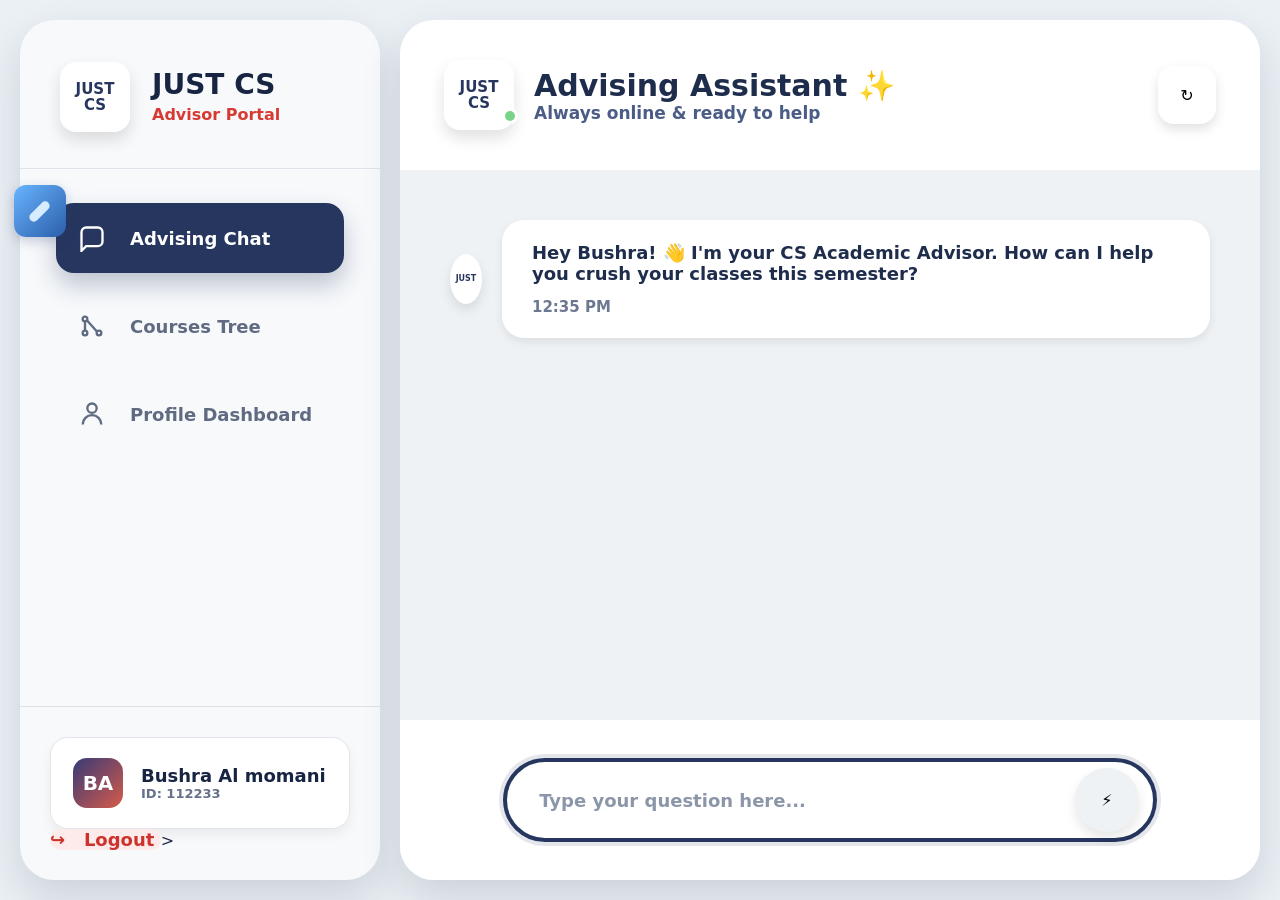
==== chatbot.html @ 693a55fa "Update chatbot.html" ====
<!DOCTYPE html><html lang="en"><head><meta charset="UTF-8"><meta name="viewport" content="width=device-width, initial-scale=1.0"><title>Chatbot - UniGuide</title><link rel="stylesheet" href="style.css"></head>
<body class="app-body">
<div class="float-mark"></div>
<aside class="sidebar">
  <div class="sidebar-top">
    <div class="side-logo"><div class="fake-logo">JUST<br>CS</div></div>
    <div class="side-title"><h2>JUST CS</h2><p>Advisor Portal</p></div>
  </div>
  <nav class="nav">
    <a href="chatbot.html" class="active">
      <svg viewBox="0 0 24 24" fill="none" stroke-width="2"><path d="M21 15a4 4 0 0 1-4 4H7l-4 4V7a4 4 0 0 1 4-4h10a4 4 0 0 1 4 4z"/></svg>
      Advising Chat
    </a>
    <a href="courses.html" class="">
      <svg viewBox="0 0 24 24" fill="none" stroke-width="2"><circle cx="6" cy="6" r="2"/><circle cx="18" cy="18" r="2"/><circle cx="6" cy="18" r="2"/><path d="M8 7.5l8 9M6 8v8"/></svg>
      Courses Tree
    </a>
    <a href="profile.html" class="">
      <svg viewBox="0 0 24 24" fill="none" stroke-width="2"><path d="M20 21a8 8 0 0 0-16 0"/><circle cx="12" cy="7" r="4"/></svg>
      Profile Dashboard
    </a>
  </nav>
  <div class="side-user-wrap">
    <div class="side-user"><div class="avatar">BA</div><div><h3>Bushra Al momani</h3><p>ID: 112233</p></div></div>
   <a href="index.html" <button  class="logout">↪ &nbsp; Logout</button> </a>>
  </div>
</aside>

<main class="main-shell chat-main">
  <header class="chat-head"><div class="bot-info"><div class="bot-logo"><div class="fake-logo">JUST<br>CS</div><span class="online-dot"></span></div><div><h1>Advising Assistant ✨</h1><p>Always online & ready to help</p></div></div><button class="refresh">↻</button></header>
  <section class="chat-area"><div class="bot-message"><div class="bot-mini"><div class="fake-logo" style="font-size:8px">JUST</div></div><div class="message-card">Hey Bushra! 👋 I'm your CS Academic Advisor. How can I help you crush your classes this semester?<small>12:35 PM</small></div></div></section>
  <div class="chat-input-zone"><div class="chat-input"><span>Type your question here...</span><button class="send-btn">⚡</button></div></div>
</main></body></html>
---- style.css ----
:root{
  --navy:#26365f;
  --navy-dark:#1c2747;
  --red:#d73a33;
  --bg:#eaf0f4;
  --panel:#ffffff;
  --text:#202a4a;
  --muted:#65718a;
  --soft:#f4f6f8;
  --shadow:0 18px 40px rgba(25,35,65,.14);
}
*{box-sizing:border-box;margin:0;padding:0;font-family:system-ui,-apple-system,BlinkMacSystemFont,"Segoe UI",sans-serif}
body{background:var(--bg);color:var(--text);min-height:100vh}
a{text-decoration:none;color:inherit}
button,input{font:inherit}

/* Floating small blue helper square seen on pages */
.float-mark{
  position:fixed;left:14px;top:185px;z-index:50;width:52px;height:52px;border-radius:12px;
  background:linear-gradient(135deg,#69b4ff,#2b5eaa);box-shadow:0 4px 12px rgba(38,60,116,.25);
}
.float-mark:before{content:"";position:absolute;width:25px;height:9px;background:#d8ecff;border-radius:99px;left:13px;top:22px;transform:rotate(-45deg)}

/* LOGIN */
.login-body{
  min-height:100vh;background:#141b2e;display:flex;flex-direction:column;align-items:center;justify-content:center;padding:16px;overflow:auto;
}
.login-card{width:100%;max-width:560px;border-radius:34px;overflow:hidden;border:1px solid rgba(255,255,255,.6);box-shadow:0 25px 55px rgba(0,0,0,.28)}
.login-top{background:linear-gradient(145deg,#314274,#223054);padding:52px 40px 48px;text-align:center}
.logo-circle{width:132px;height:132px;border-radius:50%;background:white;margin:0 auto 24px;display:grid;place-items:center;border:5px solid rgba(255,255,255,.45);box-shadow:0 12px 28px rgba(0,0,0,.22);overflow:hidden}
.logo-circle img{width:100%;height:100%;object-fit:cover}
.fake-logo{font-weight:900;color:#26365f;text-align:center;font-size:15px;line-height:1.1}
.login-top h1{color:white;font-size:38px;font-weight:900;letter-spacing:-1px}
.login-top p{display:inline-block;margin-top:12px;color:#eef3ff;background:rgba(255,255,255,.12);padding:7px 22px;border-radius:999px;font-weight:800}
.login-form{background:#d7d9dc;padding:40px;border-radius:0 0 34px 34px}
.login-group{margin-bottom:28px}
.login-row{display:flex;justify-content:space-between;align-items:center;margin-bottom:10px}
.login-group label{font-weight:900;color:#1f2d4d}
.login-row a{font-weight:900;color:var(--red)}
.login-input-box{position:relative}
.login-input-box svg{position:absolute;left:22px;top:50%;transform:translateY(-50%);width:24px;height:24px;stroke:#263c74;z-index:2;transition:.25s}
.login-input{width:100%;height:76px;border-radius:18px;border:3px solid transparent;padding:0 24px 0 66px;background:white;outline:none;color:#1f2d4d;font-size:18px;font-weight:800;box-shadow:0 4px 12px rgba(0,0,0,.14);transition:.25s}
.login-input::placeholder{color:#9aa3b5}
.login-input-box:hover .login-input,.login-input:focus{border-color:var(--red);box-shadow:0 0 0 5px rgba(215,58,51,.14),0 9px 22px rgba(215,58,51,.2)}
.login-input-box:hover svg,.login-input:focus + svg,.login-input-box:focus-within svg{stroke:var(--red)}
.login-btn{width:100%;height:76px;border:0;border-radius:18px;background:#31427e;color:white;font-size:22px;font-weight:900;box-shadow:0 10px 22px rgba(38,60,116,.28);cursor:pointer;transition:.25s}
.login-btn:hover{background:var(--red);transform:translateY(-2px)}
.copyright{margin-top:34px;background:rgba(255,255,255,.26);padding:12px 24px;border-radius:999px;color:#1f2d4d;font-weight:800;opacity:.75}

/* FORGOT */
.forgot-body{min-height:100vh;background:#e9eef2;display:flex;align-items:center;justify-content:center;padding:20px}
.forgot-card{width:100%;max-width:560px;background:white;border-radius:18px;padding:42px;box-shadow:0 24px 40px rgba(0,0,0,.14);text-align:center}
.forgot-icon{width:78px;height:78px;background:#e8edf2;border-radius:50%;display:grid;place-items:center;margin:0 auto 24px;transition:.3s}
.forgot-card:hover .forgot-icon{transform:rotate(10deg)}
.forgot-icon svg{stroke:#263c74}
.forgot-card h1{font-size:30px;color:#0f2348;margin-bottom:12px;font-weight:900}
.forgot-card p{color:#6b7890;font-size:16px;line-height:1.5;max-width:420px;margin:0 auto 38px}
.form-group{text-align:left;margin-bottom:28px}
.form-group label{display:block;font-weight:900;color:#0f2348;margin-bottom:10px}
.input-wrapper{position:relative}
.input-wrapper svg{position:absolute;left:16px;top:50%;transform:translateY(-50%);width:24px;height:24px;stroke:#9aa4b5}
.input-wrapper input{width:100%;height:62px;border:1px solid #d9dee7;border-radius:16px;padding:0 18px 0 54px;background:#fafbfd;outline:none;color:#0f2348;font-size:18px}
.input-wrapper input:focus{border-color:#263c74;background:white}
.reset-btn{width:100%;height:58px;border:0;border-radius:16px;background:#263c74;color:white;font-weight:900;cursor:pointer;transition:.25s}
.reset-btn:hover{background:#222d4b}
.back-link{display:inline-block;margin-top:40px;color:#0f2348;font-weight:800}

/* APP LAYOUT */
.app-body{height:100vh;padding:20px;display:flex;gap:20px;overflow:hidden;background:#eaf0f4}
.sidebar{width:360px;background:#f7f9fb;border-radius:34px;box-shadow:var(--shadow);display:flex;flex-direction:column;overflow:hidden}
.sidebar-top{padding:42px 40px 36px;display:flex;align-items:center;gap:22px;border-bottom:1px solid #dce3ea}
.side-logo{width:70px;height:70px;border-radius:16px;background:white;box-shadow:0 8px 16px rgba(0,0,0,.12);display:grid;place-items:center;overflow:hidden}
.side-logo img{width:100%;height:100%;object-fit:cover}
.side-title h2{font-size:28px;line-height:1;font-weight:900;color:#172442}
.side-title p{color:var(--red);font-weight:900;margin-top:6px}
.nav{padding:34px 36px;display:flex;flex-direction:column;gap:18px;flex:1}
.nav a{height:70px;border-radius:18px;display:flex;align-items:center;gap:24px;padding:0 22px;color:#606b82;font-size:18px;font-weight:900;transition:.25s}
.nav a svg{width:28px;height:28px;stroke:currentColor}
.nav a.active{background:#26365f;color:white;box-shadow:0 12px 24px rgba(38,54,95,.28)}
.nav a:hover{background:white}
.nav a.active:hover{background:#26365f}
.side-user-wrap{border-top:1px solid #dce3ea;padding:30px}
.side-user{height:92px;background:white;border:1px solid #e1e5eb;border-radius:18px;display:flex;align-items:center;gap:18px;padding:0 22px;box-shadow:0 6px 12px rgba(0,0,0,.06)}
.avatar{width:50px;height:50px;border-radius:14px;background:linear-gradient(135deg,#373a78,#d65b49);color:white;display:grid;place-items:center;font-size:20px;font-weight:900}
.side-user h3{font-size:18px;color:#172442}
.side-user p{font-size:13px;color:#65718a;font-weight:700}
.logout{margin-top:20px;width:100%;height:60px;border-radius:16px;background:#fdeaea;color:#cc332c;border:0;font-size:18px;font-weight:900;cursor:pointer}
.main-shell{flex:1;background:#f8fafc;border-radius:34px;box-shadow:var(--shadow);overflow:hidden;position:relative}
.page-header{height:150px;background:white;display:flex;align-items:center;justify-content:space-between;padding:0 32px 0 34px}
.page-title h1{font-size:38px;color:#1f2d4d;font-weight:900;letter-spacing:-1px}
.page-title p{font-size:18px;color:#263c74;font-weight:900;margin-top:6px}

/* CHAT */
.chat-main{display:flex;flex-direction:column;height:100%}
.chat-head{height:150px;background:white;display:flex;align-items:center;justify-content:space-between;padding:0 44px}
.bot-info{display:flex;align-items:center;gap:20px}
.bot-logo{position:relative;width:70px;height:70px;border-radius:16px;background:white;box-shadow:0 8px 16px rgba(0,0,0,.12);display:grid;place-items:center}
.online-dot{position:absolute;right:-4px;bottom:6px;width:16px;height:16px;background:#79d489;border:3px solid white;border-radius:50%}
.bot-info h1{font-size:30px;color:#1f2d4d;font-weight:900}
.bot-info p{font-size:17px;color:#4b5d86;font-weight:800}
.refresh{width:58px;height:58px;border:0;background:white;border-radius:16px;box-shadow:0 5px 12px rgba(0,0,0,.12);display:grid;place-items:center}
.chat-area{flex:1;background:#eef2f5;padding:50px}
.bot-message{display:flex;align-items:center;gap:20px;margin-left:0;margin-top:0}
.bot-mini{width:50px;height:50px;border-radius:50%;background:white;box-shadow:0 6px 12px rgba(0,0,0,.1);display:grid;place-items:center}
.message-card{background:white;border-radius:22px;padding:22px 30px;min-width:620px;box-shadow:0 4px 10px rgba(0,0,0,.08);font-size:18px;font-weight:800;color:#1f2d4d}
.message-card small{display:block;margin-top:14px;color:#6b7890}
.chat-input-zone{height:160px;background:white;display:flex;align-items:center;justify-content:center}
.chat-input{width:76%;height:84px;border:4px solid #26365f;border-radius:999px;display:flex;align-items:center;justify-content:space-between;padding:0 14px 0 32px;box-shadow:0 0 0 4px rgba(38,54,95,.12)}
.chat-input span{color:#8c96a9;font-size:18px;font-weight:700}
.send-btn{width:64px;height:64px;border:0;border-radius:50%;background:#eef2f5;display:grid;place-items:center;box-shadow:0 6px 12px rgba(0,0,0,.1)}

/* COURSES */
.legend{display:flex;gap:22px;background:white;border-radius:16px;padding:16px 22px;box-shadow:0 5px 14px rgba(0,0,0,.08);font-weight:900;color:#1f2d4d}
.legend span:before{content:"";display:inline-block;width:12px;height:12px;border:3px solid currentColor;border-radius:50%;margin-right:8px;vertical-align:-1px}
.courses-area{height:calc(100% - 150px);background:#fff;padding:28px;position:relative;background-image:radial-gradient(#e9edf2 1px, transparent 1px);background-size:12px 12px;overflow:hidden}
.course-map{position:relative;width:900px;height:520px;margin:0 auto}
.course-node{position:absolute;width:94px;height:26px;background:white;border:2px solid #4a7cff;border-radius:5px;font-size:6px;font-weight:900;text-align:center;color:#1f2d4d;display:flex;align-items:center;justify-content:center;box-shadow:0 4px 8px rgba(0,0,0,.06);cursor:pointer}
.course-node.y2{border-color:#e8529e}.course-node.y3{border-color:#7d55ff}.course-node.y4{border-color:#ef4b42}
.zoom{position:absolute;left:24px;bottom:22px;background:white;border-radius:14px;box-shadow:0 5px 12px rgba(0,0,0,.12);overflow:hidden}
.zoom button{display:block;width:36px;height:34px;border:0;background:white;font-size:22px;border-bottom:1px solid #e5e7eb}

/* modal */
.modal-toggle{display:none}
.modal-overlay{display:none;position:absolute;inset:0;background:rgba(29,38,58,.55);backdrop-filter:blur(5px);z-index:20;align-items:center;justify-content:center}
.modal-toggle:checked ~ .modal-overlay{display:flex}
.course-modal{width:560px;max-height:82%;background:white;border:6px solid white;border-radius:28px;overflow:auto;box-shadow:0 25px 60px rgba(0,0,0,.25)}
.modal-top{background:#26365f;color:white;padding:28px 34px;position:relative}
.pill{display:inline-block;background:rgba(255,255,255,.16);border:1px solid rgba(255,255,255,.3);border-radius:999px;padding:7px 18px;font-weight:900;margin-bottom:16px}
.close{position:absolute;right:26px;top:24px;width:44px;height:44px;background:rgba(255,255,255,.12);border-radius:50%;display:grid;place-items:center;font-size:30px;cursor:pointer}
.modal-top h2{font-size:28px}
.modal-content{padding:36px}
.desc{background:#f6f7f9;border-left:4px solid #26365f;border-radius:0 14px 14px 0;padding:22px;font-size:18px;line-height:1.5;margin-bottom:28px;color:#243152}
.info-grid{display:grid;grid-template-columns:1fr 1fr;gap:18px;margin-bottom:28px}
.info-box{background:#f3f5f7;border-radius:18px;padding:22px}
.info-box small{display:block;color:#6b7890;font-weight:900;margin:12px 0 6px}
.info-box strong{font-size:24px;color:#1f2d4d}
.section-line{border-top:1px solid #e7e9ee;padding-top:22px;margin-top:18px}
.section-line h3{font-size:18px;margin-bottom:12px;color:#102143}
.section-value{background:#f3f5f7;border-radius:14px;padding:16px;font-size:18px;color:#243152}

/* PROFILE */
.profile-content{height:calc(100% - 0px);padding:48px 90px;overflow:auto}
.profile-title{margin-left:40px;margin-bottom:42px}
.profile-title h1{font-size:40px;color:#1f2d4d;font-weight:900}
.profile-title p{font-size:18px;color:#263c74;font-weight:900;margin-top:6px}
.profile-layout{display:grid;grid-template-columns:360px 1fr;gap:40px;align-items:start}
.profile-card{height:520px;background:white;border-radius:34px;overflow:hidden;box-shadow:0 12px 28px rgba(0,0,0,.08)}
.profile-cover{height:160px;background:linear-gradient(135deg,#31437d,#1e294b);position:relative}
.profile-big-avatar{position:absolute;left:40px;bottom:-58px;width:118px;height:118px;background:white;border-radius:28px;display:grid;place-items:center;color:#26365f;font-size:38px;font-weight:900;box-shadow:0 10px 20px rgba(0,0,0,.15);border:7px solid white;transform:rotate(2deg)}
.profile-info{padding:90px 40px 40px}
.profile-info h2{font-size:30px;font-weight:900;color:#1f2d4d;margin-bottom:12px}
.year-badge{display:inline-block;padding:8px 16px;background:#eef3ff;color:#26365f;border:1px solid #cbd5e1;border-radius:999px;font-weight:900;margin-bottom:30px}
.info-row{display:flex;align-items:center;gap:18px;margin-bottom:24px;color:#4e5c77;font-size:17px;font-weight:800}
.info-row .iconbox{width:40px;height:40px;border-radius:50%;background:#f3f4f6;display:grid;place-items:center;color:#5b6475}
.stats-row{display:grid;grid-template-columns:repeat(3,1fr);gap:22px;margin-bottom:38px}
.stat-card{height:170px;background:white;border-radius:30px;padding:32px;box-shadow:0 12px 24px rgba(0,0,0,.08);position:relative;overflow:hidden}
.stat-card svg{width:42px;height:42px;margin-bottom:20px}
.stat-card small{display:block;color:#8b93a4;font-size:14px;font-weight:900;letter-spacing:.05em;margin-bottom:10px}
.stat-card strong{font-size:34px;color:#1f2d4d;font-weight:900}
.stat-card .red-text{color:#c63b2e;font-size:28px}
.deadlines{background:white;border-radius:34px;padding:32px 40px;box-shadow:0 12px 24px rgba(0,0,0,.08);height:345px;overflow:auto}
.deadlines h2{font-size:28px;color:#1f2d4d;margin-bottom:28px}
.deadline-item{display:flex;align-items:center;gap:22px;background:#f1f3f5;border-radius:20px;padding:20px 22px;margin-bottom:20px}
.datebox{width:62px;height:62px;border-radius:18px;display:grid;place-items:center;font-size:24px;font-weight:900}
.d-red{background:#ffe2e0;color:#d73a33}.d-orange{background:#fff0d7;color:#f97316}.d-blue{background:#dfe7f5;color:#263c74}
.deadline-text{flex:1}.deadline-text h3{font-size:20px;color:#1f2d4d}.deadline-text p{font-size:14px;color:#68758f;font-weight:700;margin-top:4px}
.deadline-tag{padding:9px 16px;border-radius:999px;font-weight:900;background:#fee3e1;color:#d73a33}.deadline-tag.orange{background:#fff0d7;color:#f97316}.deadline-tag.blue{background:#dfe7f5;color:#263c74}
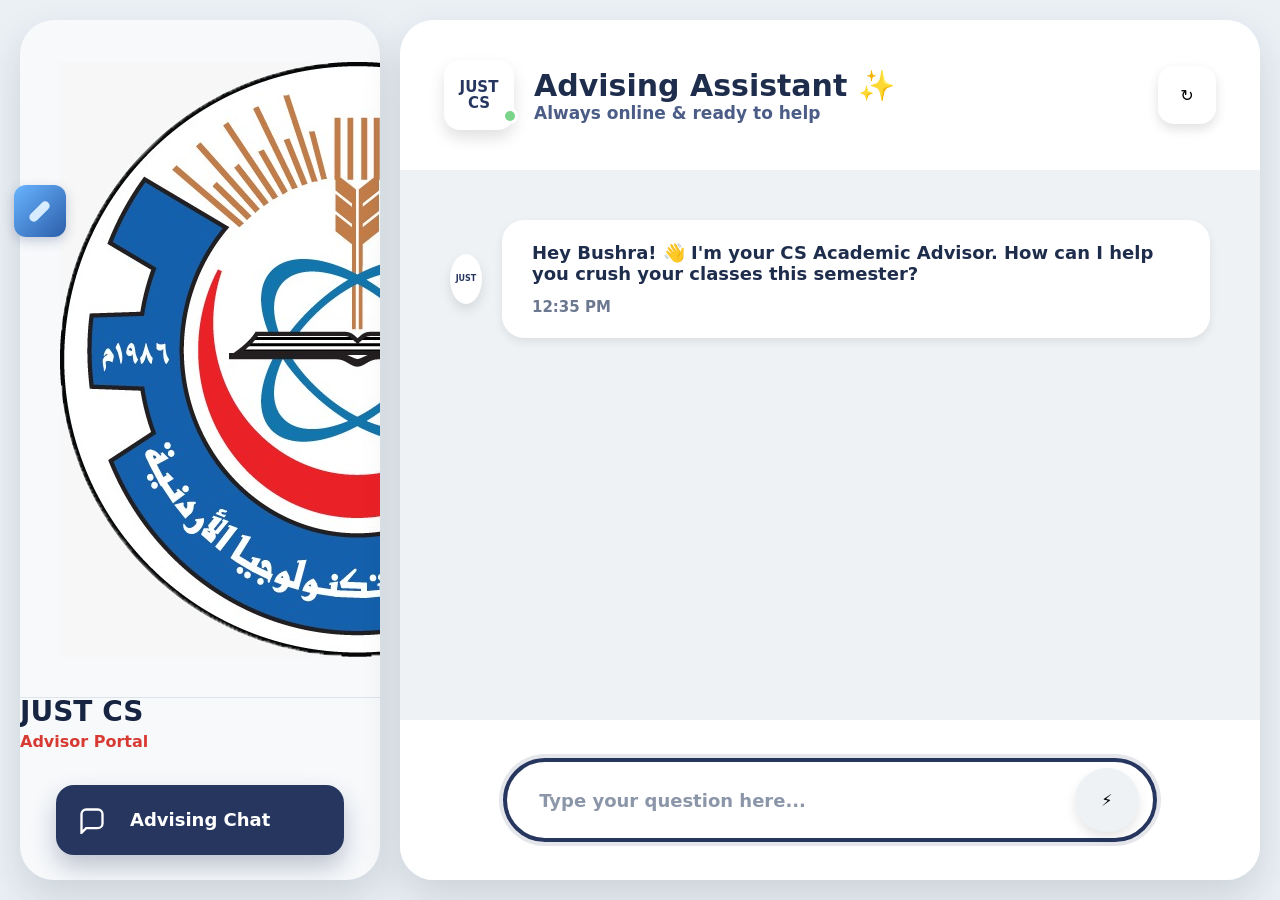
==== commit d49608b2: "Update chatbot.html" ====
--- a/chatbot.html
+++ b/chatbot.html
@@ -3,7 +3,11 @@
 <div class="float-mark"></div>
 <aside class="sidebar">
   <div class="sidebar-top">
-    <div class="side-logo"><div class="fake-logo">JUST<br>CS</div></div>
+    <div class="fake-logo"
+      <div class="side-logo">
+          <img src="logo.jpeg" alt="JUST CS Logo">
+        </div>
+    ></div>
     <div class="side-title"><h2>JUST CS</h2><p>Advisor Portal</p></div>
   </div>
   <nav class="nav">
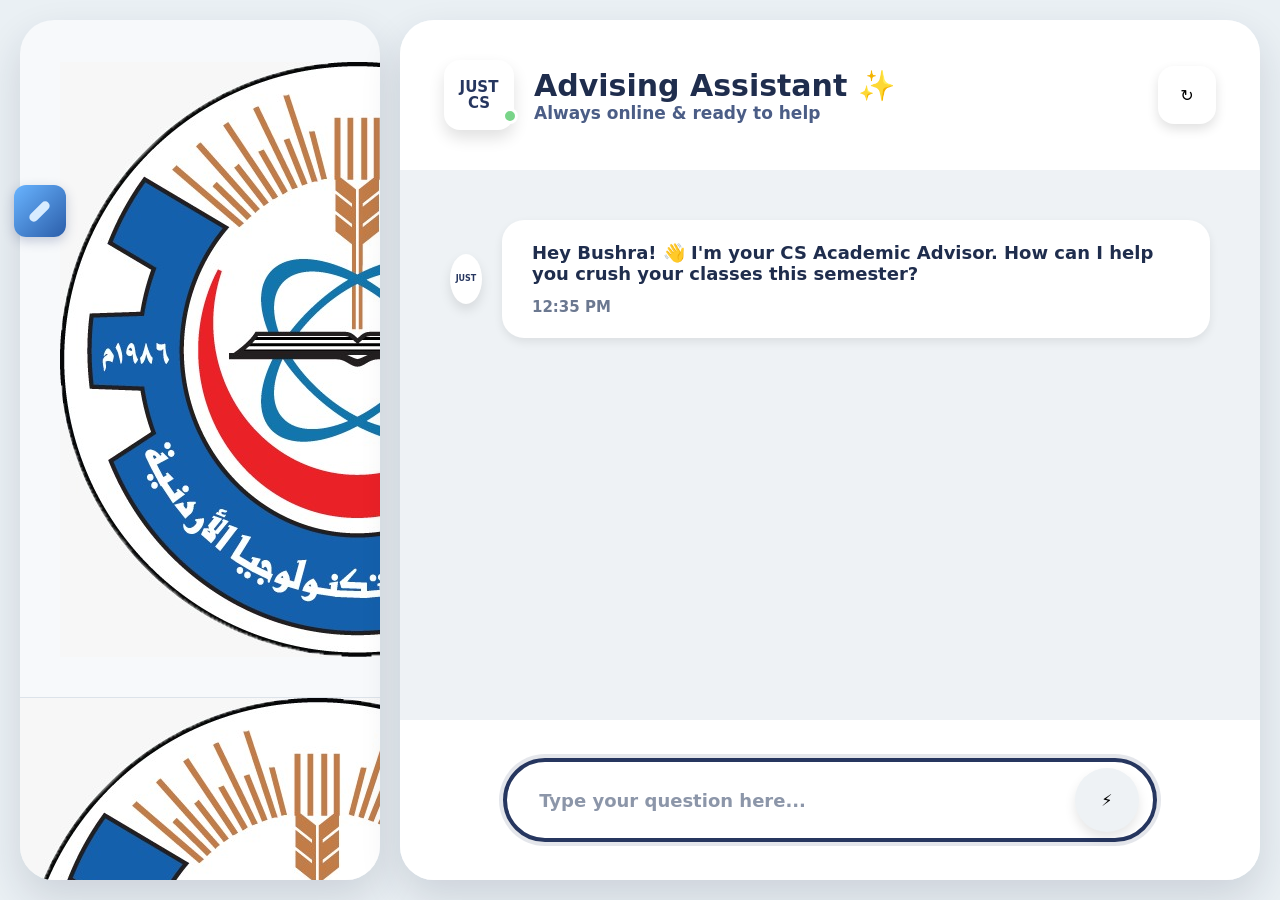
==== commit 72728764: "Update chatbot.html" ====
--- a/chatbot.html
+++ b/chatbot.html
@@ -8,7 +8,7 @@
           <img src="logo.jpeg" alt="JUST CS Logo">
         </div>
     ></div>
-    <div class="side-title"><h2>JUST CS</h2><p>Advisor Portal</p></div>
+    <div class="side-title"><img src="logo.jpeg" alt="JUST CS Logo"><p>Advisor Portal</p></div>
   </div>
   <nav class="nav">
     <a href="chatbot.html" class="active">
--- a/style.css
+++ b/style.css
@@ -21,7 +21,7 @@
   background:linear-gradient(135deg,#69b4ff,#2b5eaa);box-shadow:0 4px 12px rgba(38,60,116,.25);
 }
 .float-mark:before{content:"";position:absolute;width:25px;height:9px;background:#d8ecff;border-radius:99px;left:13px;top:22px;transform:rotate(-45deg)}
-
+img {object-fit: cover;}
 /* LOGIN */
 .login-body{
   min-height:100vh;background:#141b2e;display:flex;flex-direction:column;align-items:center;justify-content:center;padding:16px;overflow:auto;
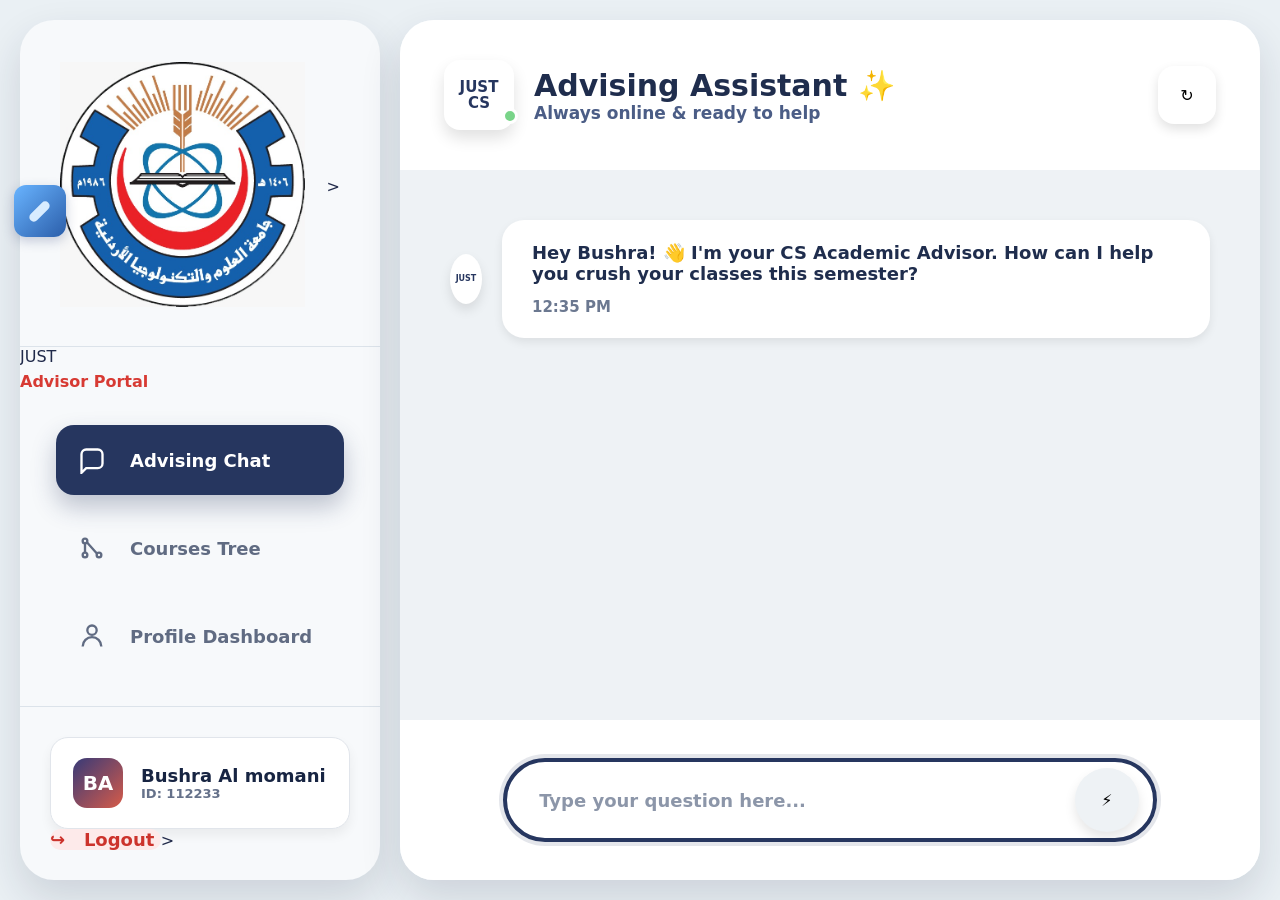
==== commit 891634b0: "Update chatbot.html" ====
--- a/chatbot.html
+++ b/chatbot.html
@@ -8,7 +8,7 @@
           <img src="logo.jpeg" alt="JUST CS Logo">
         </div>
     ></div>
-    <div class="side-title"><img src="logo.jpeg" alt="JUST CS Logo"><p>Advisor Portal</p></div>
+    <div class="side-title">JUST<alt="JUST CS Logo"><p>Advisor Portal</p></div>
   </div>
   <nav class="nav">
     <a href="chatbot.html" class="active">
--- a/style.css
+++ b/style.css
@@ -21,7 +21,11 @@
   background:linear-gradient(135deg,#69b4ff,#2b5eaa);box-shadow:0 4px 12px rgba(38,60,116,.25);
 }
 .float-mark:before{content:"";position:absolute;width:25px;height:9px;background:#d8ecff;border-radius:99px;left:13px;top:22px;transform:rotate(-45deg)}
-img {object-fit: cover;}
+img {
+  max-width: 100%;
+  max-height: 100%;
+  object-fit: contain;
+}
 /* LOGIN */
 .login-body{
   min-height:100vh;background:#141b2e;display:flex;flex-direction:column;align-items:center;justify-content:center;padding:16px;overflow:auto;
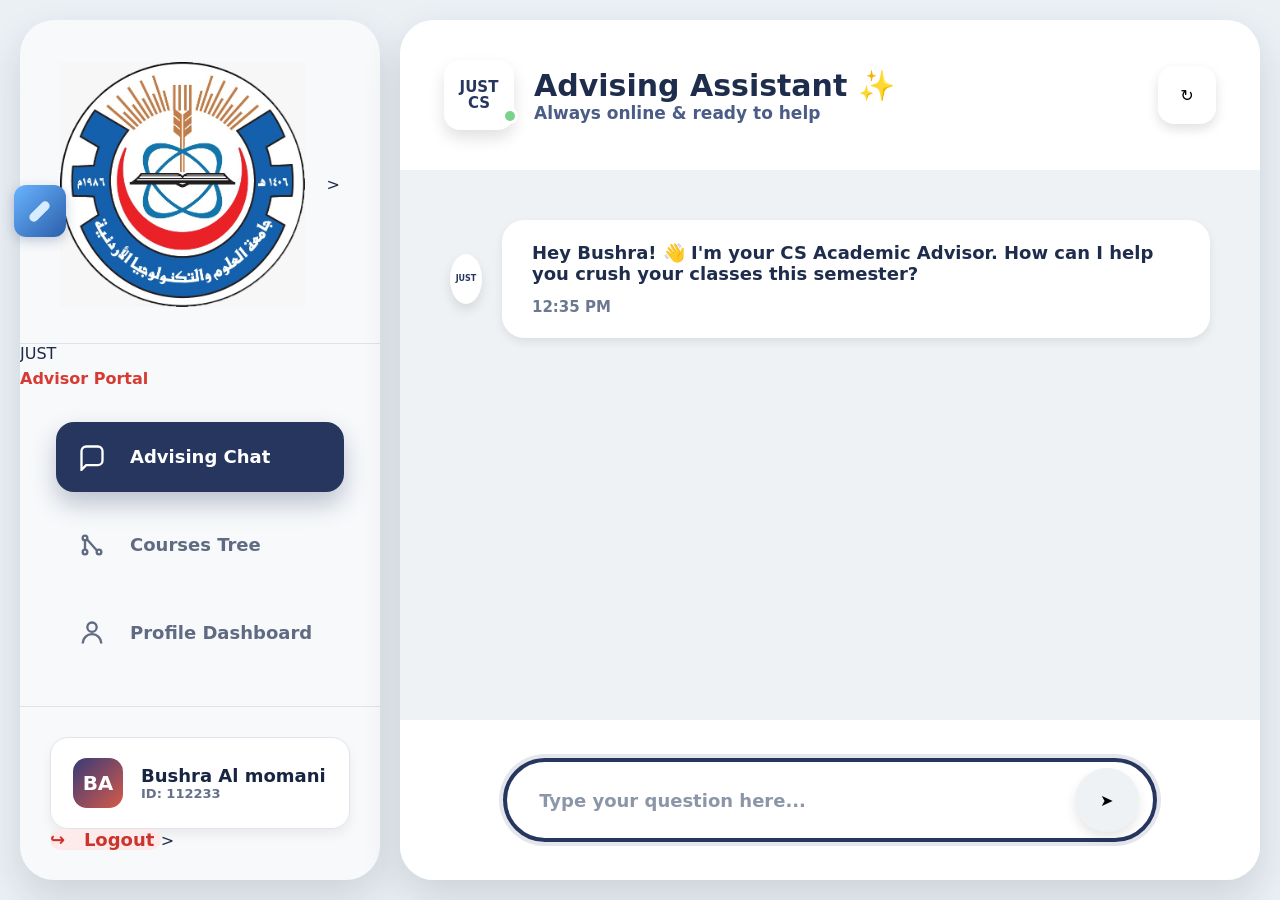
==== commit c843371d: "Update chatbot.html" ====
--- a/chatbot.html
+++ b/chatbot.html
@@ -33,5 +33,5 @@
 <main class="main-shell chat-main">
   <header class="chat-head"><div class="bot-info"><div class="bot-logo"><div class="fake-logo">JUST<br>CS</div><span class="online-dot"></span></div><div><h1>Advising Assistant ✨</h1><p>Always online & ready to help</p></div></div><button class="refresh">↻</button></header>
   <section class="chat-area"><div class="bot-message"><div class="bot-mini"><div class="fake-logo" style="font-size:8px">JUST</div></div><div class="message-card">Hey Bushra! 👋 I'm your CS Academic Advisor. How can I help you crush your classes this semester?<small>12:35 PM</small></div></div></section>
-  <div class="chat-input-zone"><div class="chat-input"><span>Type your question here...</span><button class="send-btn">⚡</button></div></div>
+  <div class="chat-input-zone"><div class="chat-input"><span>Type your question here...</span><button class="send-btn">➤</button></div></div>
 </main></body></html>
--- a/style.css
+++ b/style.css
@@ -22,9 +22,10 @@
 }
 .float-mark:before{content:"";position:absolute;width:25px;height:9px;background:#d8ecff;border-radius:99px;left:13px;top:22px;transform:rotate(-45deg)}
 img {
-  max-width: 100%;
-  max-height: 100%;
+  width: 100%;
+  height: 100%;
   object-fit: contain;
+  display: block;
 }
 /* LOGIN */
 .login-body{
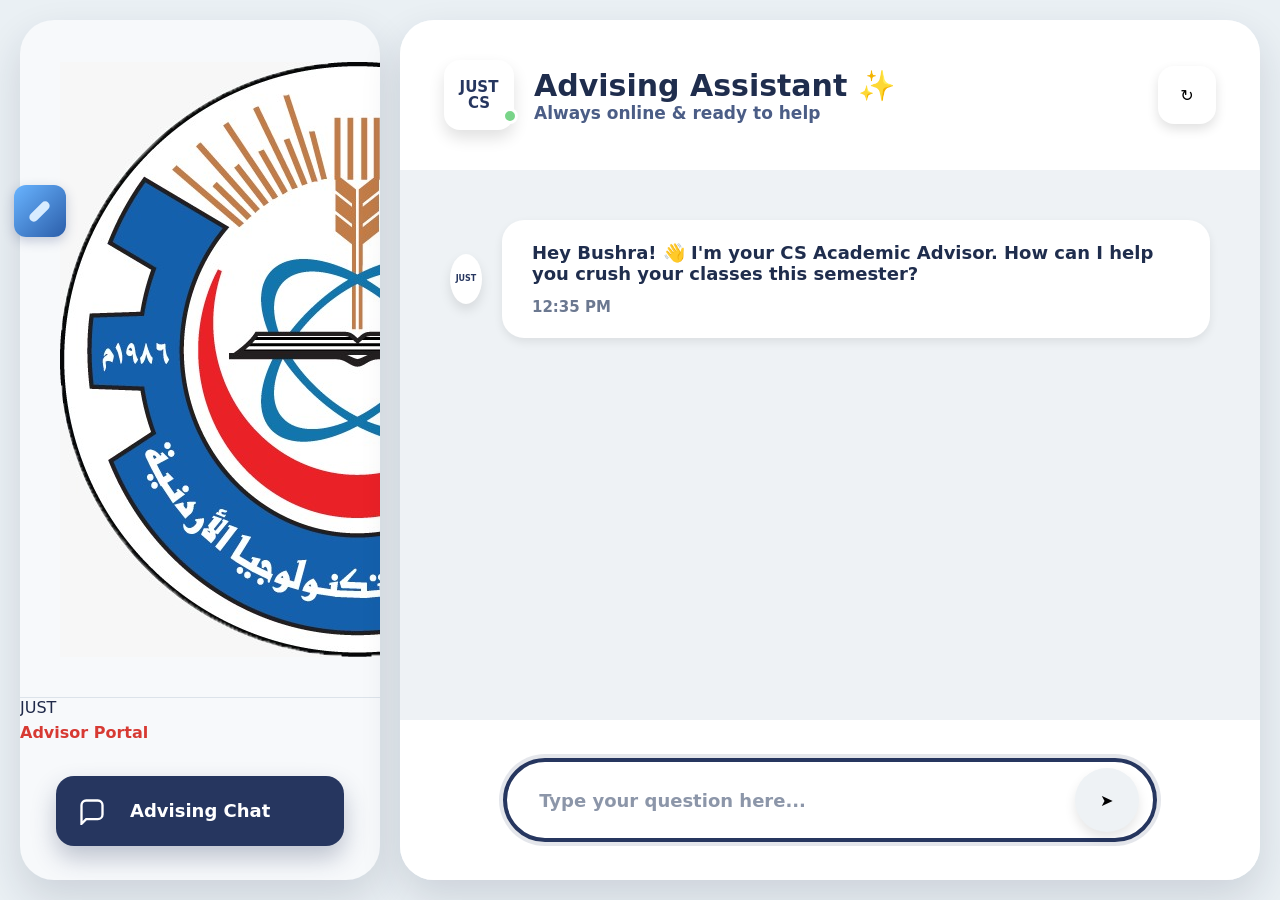
==== commit 349f2217: "Update chatbot.html" ====
--- a/chatbot.html
+++ b/chatbot.html
@@ -7,8 +7,8 @@
       <div class="side-logo">
           <img src="logo.jpeg" alt="JUST CS Logo">
         </div>
-    ></div>
-    <div class="side-title">JUST<alt="JUST CS Logo"><p>Advisor Portal</p></div>
+    </div>
+    <div class="side-title">JUST<p>Advisor Portal</p></div>
   </div>
   <nav class="nav">
     <a href="chatbot.html" class="active">
--- a/style.css
+++ b/style.css
@@ -21,12 +21,6 @@
   background:linear-gradient(135deg,#69b4ff,#2b5eaa);box-shadow:0 4px 12px rgba(38,60,116,.25);
 }
 .float-mark:before{content:"";position:absolute;width:25px;height:9px;background:#d8ecff;border-radius:99px;left:13px;top:22px;transform:rotate(-45deg)}
-img {
-  width: 100%;
-  height: 100%;
-  object-fit: contain;
-  display: block;
-}
 /* LOGIN */
 .login-body{
   min-height:100vh;background:#141b2e;display:flex;flex-direction:column;align-items:center;justify-content:center;padding:16px;overflow:auto;
@@ -76,7 +70,7 @@
 .sidebar{width:360px;background:#f7f9fb;border-radius:34px;box-shadow:var(--shadow);display:flex;flex-direction:column;overflow:hidden}
 .sidebar-top{padding:42px 40px 36px;display:flex;align-items:center;gap:22px;border-bottom:1px solid #dce3ea}
 .side-logo{width:70px;height:70px;border-radius:16px;background:white;box-shadow:0 8px 16px rgba(0,0,0,.12);display:grid;place-items:center;overflow:hidden}
-.side-logo img{width:100%;height:100%;object-fit:cover}
+.side-logo img{width:100%;height:100%;object-fit:contain;display:block;}
 .side-title h2{font-size:28px;line-height:1;font-weight:900;color:#172442}
 .side-title p{color:var(--red);font-weight:900;margin-top:6px}
 .nav{padding:34px 36px;display:flex;flex-direction:column;gap:18px;flex:1}
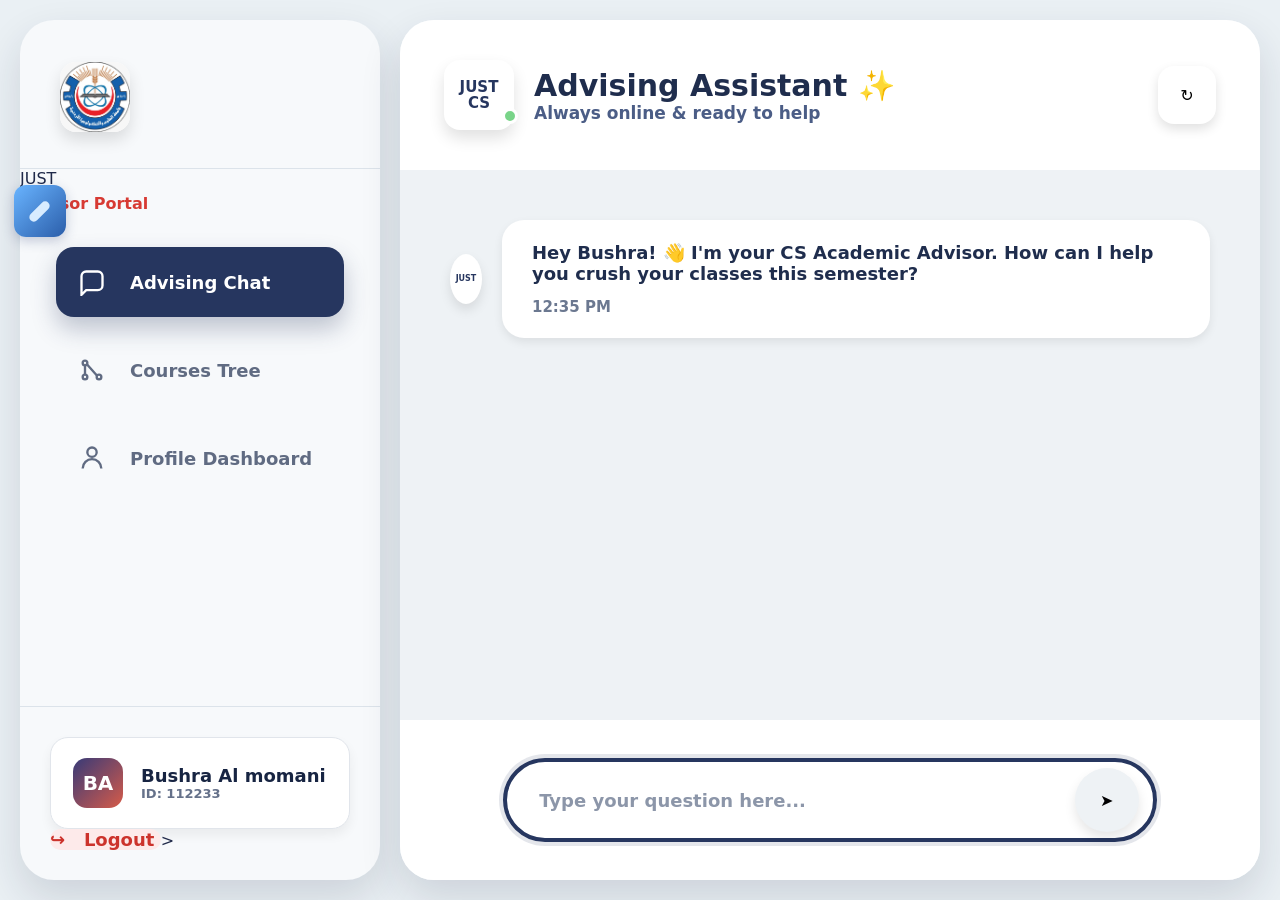
==== commit 6f0967a0: "Update chatbot.html" ====
--- a/chatbot.html
+++ b/chatbot.html
@@ -3,9 +3,9 @@
 <div class="float-mark"></div>
 <aside class="sidebar">
   <div class="sidebar-top">
-    <div class="fake-logo"
+    <div class="fake-logo">
       <div class="side-logo">
-          <img src="logo.jpeg" alt="JUST CS Logo">
+          <img src="logo.jpeg" alt="JUST CS Logo"> </div>
         </div>
     </div>
     <div class="side-title">JUST<p>Advisor Portal</p></div>
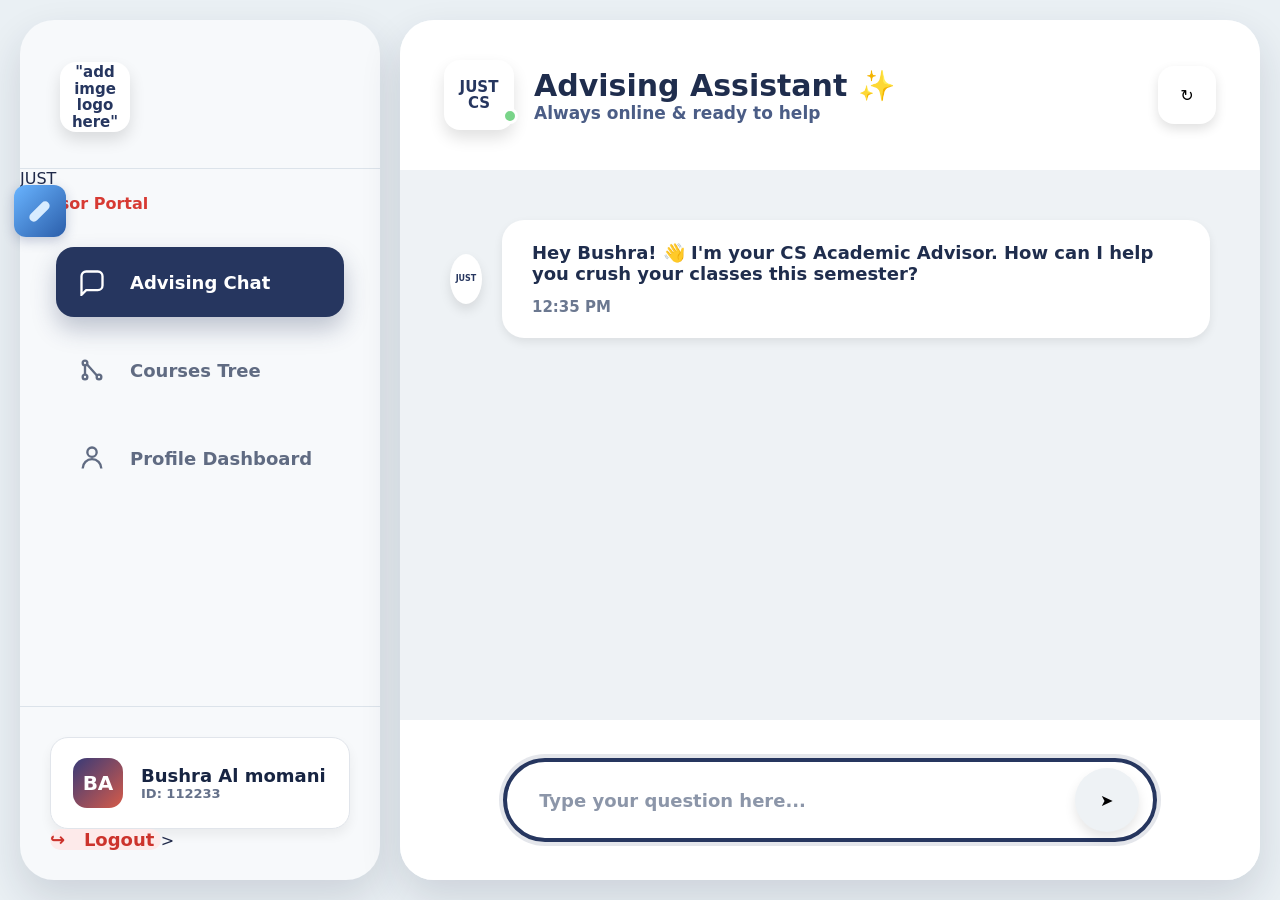
==== commit 0b354e46: "Update chatbot.html" ====
--- a/chatbot.html
+++ b/chatbot.html
@@ -5,7 +5,7 @@
   <div class="sidebar-top">
     <div class="fake-logo">
       <div class="side-logo">
-          <img src="logo.jpeg" alt="JUST CS Logo"> </div>
+          <alt="JUST CS Logo"> "add imge logo here"</div>
         </div>
     </div>
     <div class="side-title">JUST<p>Advisor Portal</p></div>
--- a/style.css
+++ b/style.css
@@ -70,7 +70,7 @@
 .sidebar{width:360px;background:#f7f9fb;border-radius:34px;box-shadow:var(--shadow);display:flex;flex-direction:column;overflow:hidden}
 .sidebar-top{padding:42px 40px 36px;display:flex;align-items:center;gap:22px;border-bottom:1px solid #dce3ea}
 .side-logo{width:70px;height:70px;border-radius:16px;background:white;box-shadow:0 8px 16px rgba(0,0,0,.12);display:grid;place-items:center;overflow:hidden}
-.side-logo img{width:100%;height:100%;object-fit:contain;display:block;}
+.side-logo img{width:100%;height:100%;object-fit:cover;}
 .side-title h2{font-size:28px;line-height:1;font-weight:900;color:#172442}
 .side-title p{color:var(--red);font-weight:900;margin-top:6px}
 .nav{padding:34px 36px;display:flex;flex-direction:column;gap:18px;flex:1}
